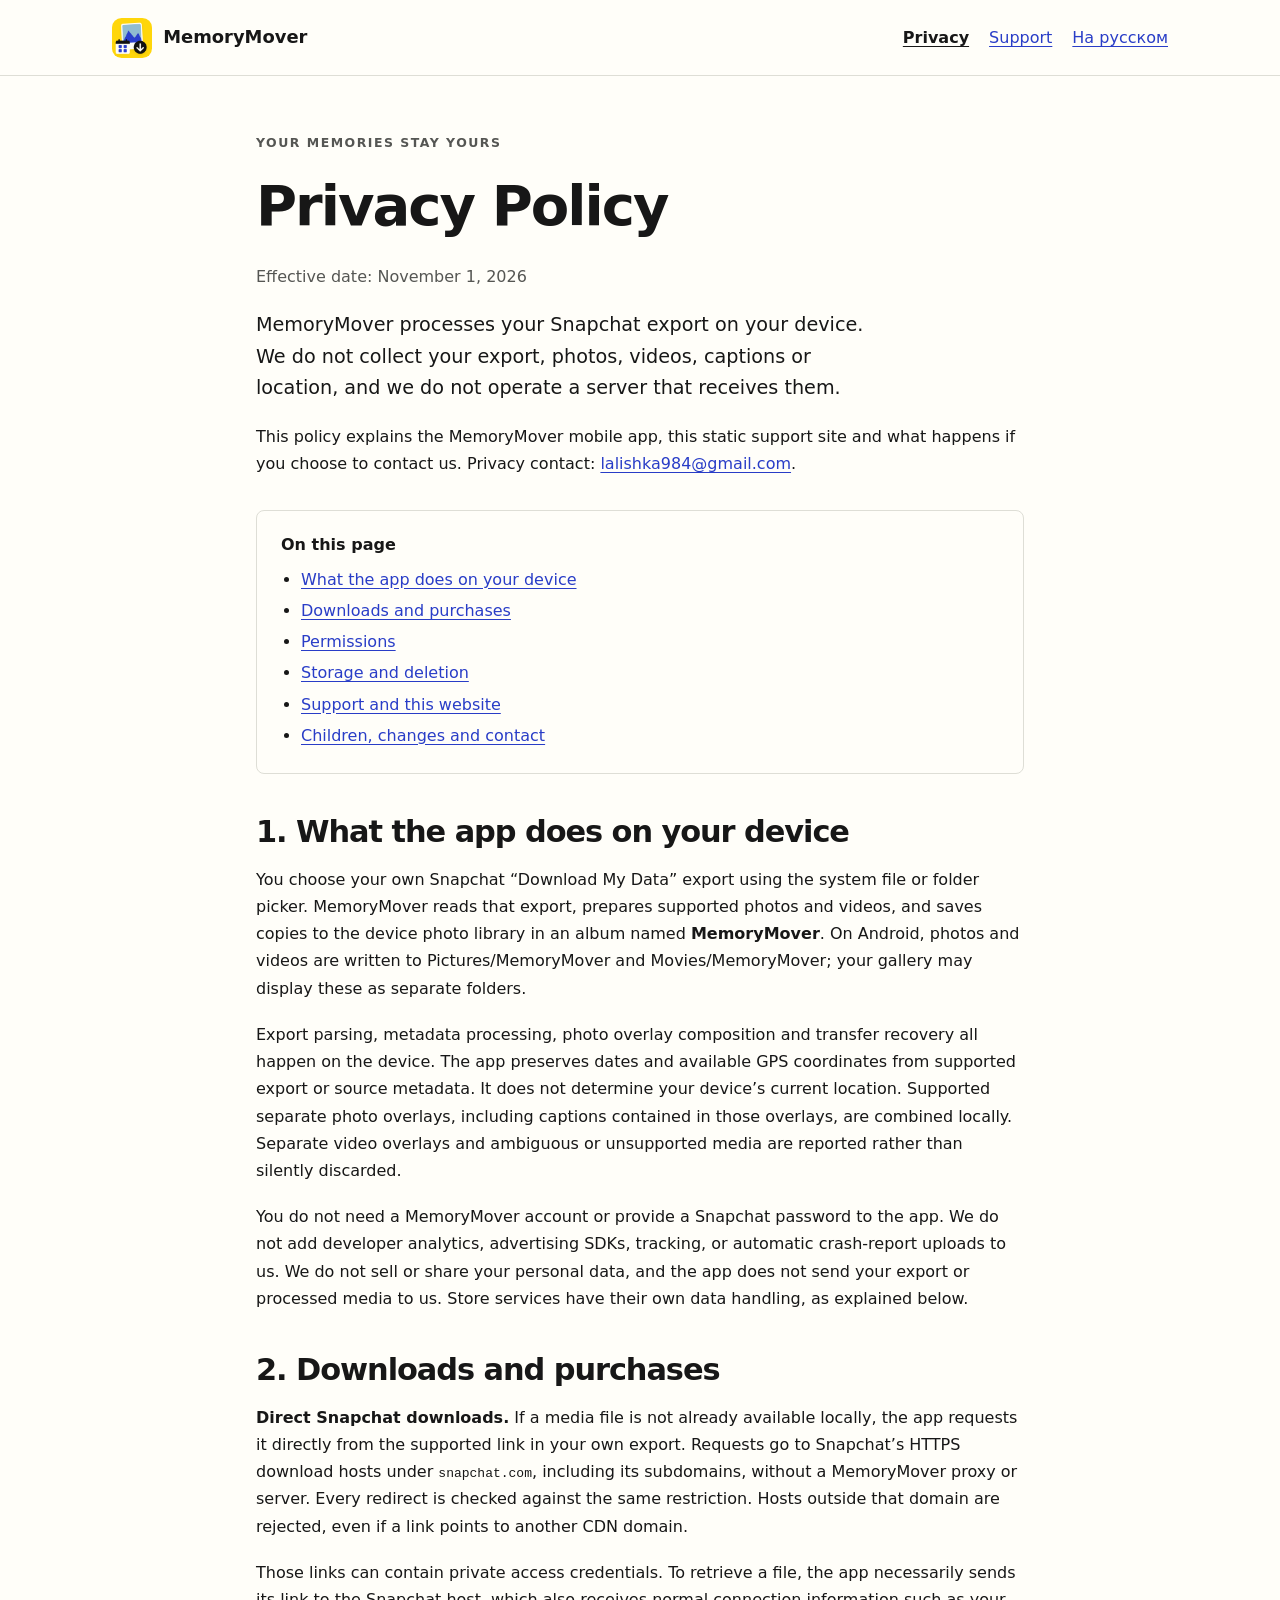
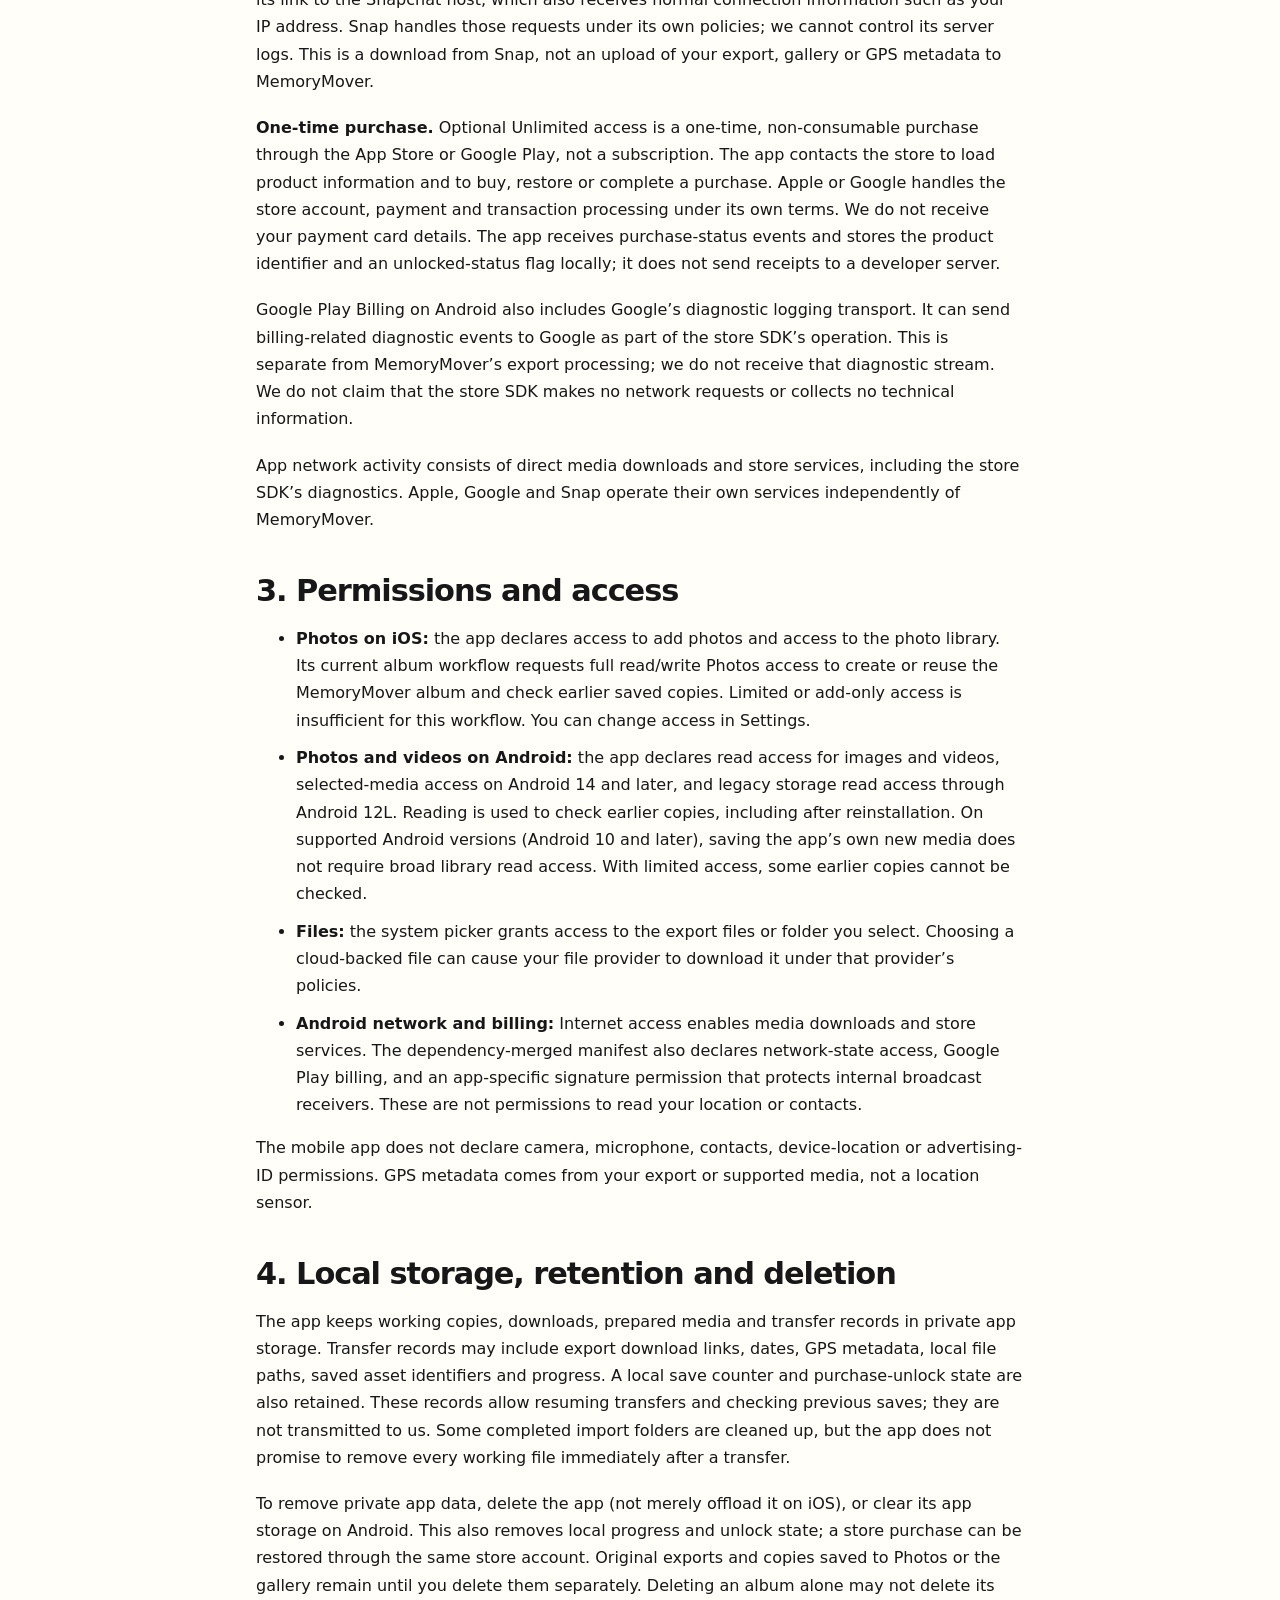
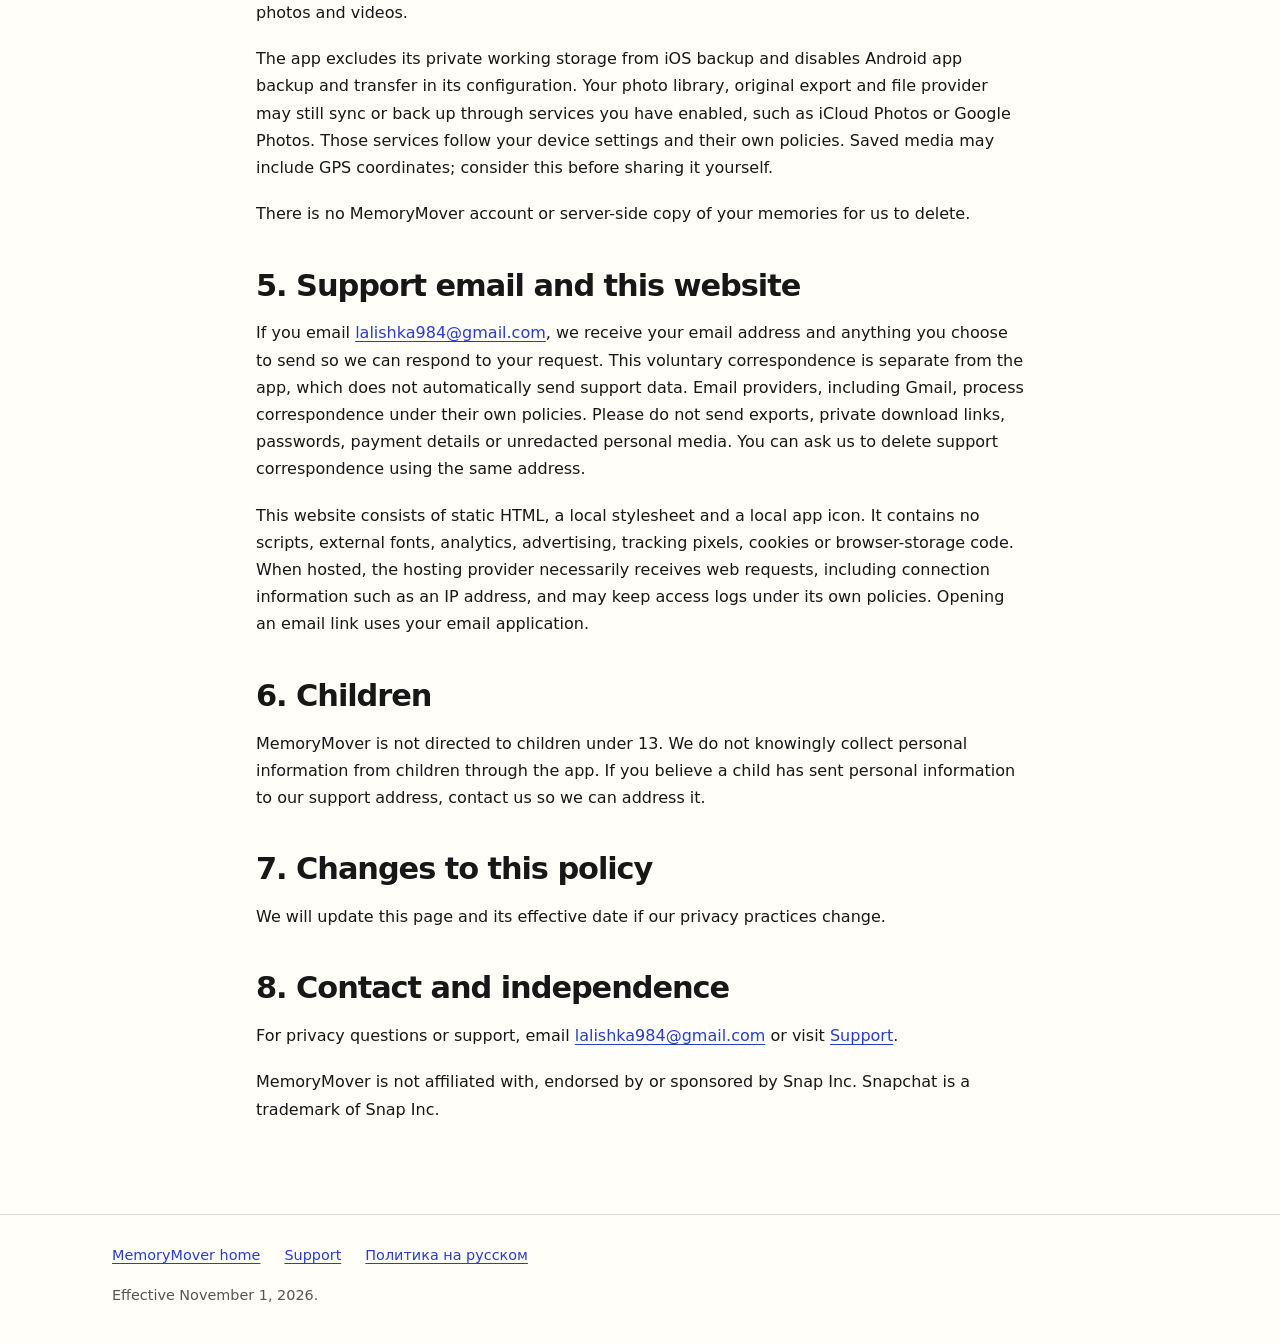
==== privacy.html @ cbb0df51 "MemoryMover privacy policy and support site" ====
<!doctype html>
<html lang="en">
<head>
  <meta charset="utf-8">
  <meta name="viewport" content="width=device-width, initial-scale=1">
  <meta name="description" content="MemoryMover privacy policy: on-device export processing, photo library permissions, direct Snapchat downloads and store purchases.">
  <meta name="referrer" content="no-referrer">
  <title>Privacy Policy — MemoryMover</title>
  <link rel="icon" href="icon.png" type="image/png">
  <link rel="stylesheet" href="styles.css">
  <link rel="alternate" hreflang="ru" href="ru/privacy.html">
</head>
<body>
  <a class="skip-link" href="#main">Skip to content</a>
  <header class="site-header"><div class="wrap header-inner">
    <a class="brand" href="index.html"><img src="icon.png" width="40" height="40" alt="">MemoryMover</a>
    <nav aria-label="Main navigation"><a href="privacy.html" aria-current="page">Privacy</a><a href="support.html">Support</a><a href="ru/privacy.html" lang="ru">На русском</a></nav>
  </div></header>
  <main id="main" class="wrap document">
    <p class="eyebrow">Your memories stay yours</p>
    <h1>Privacy Policy</h1>
    <p class="date">Effective date: <time datetime="2026-11-01">November 1, 2026</time></p>
    <p class="lead">MemoryMover processes your Snapchat export on your device. We do not collect your export, photos, videos, captions or location, and we do not operate a server that receives them.</p>
    <p>This policy explains the MemoryMover mobile app, this static support site and what happens if you choose to contact us. Privacy contact: <a href="mailto:lalishka984@gmail.com">lalishka984@gmail.com</a>.</p>
    <nav class="toc" aria-label="On this page"><strong>On this page</strong><ul>
      <li><a href="#processing">What the app does on your device</a></li><li><a href="#network">Downloads and purchases</a></li><li><a href="#permissions">Permissions</a></li><li><a href="#storage">Storage and deletion</a></li><li><a href="#support">Support and this website</a></li><li><a href="#children">Children, changes and contact</a></li>
    </ul></nav>
    <section id="processing"><h2>1. What the app does on your device</h2>
      <p>You choose your own Snapchat “Download My Data” export using the system file or folder picker. MemoryMover reads that export, prepares supported photos and videos, and saves copies to the device photo library in an album named <strong>MemoryMover</strong>. On Android, photos and videos are written to Pictures/MemoryMover and Movies/MemoryMover; your gallery may display these as separate folders.</p>
      <p>Export parsing, metadata processing, photo overlay composition and transfer recovery all happen on the device. The app preserves dates and available GPS coordinates from supported export or source metadata. It does not determine your device’s current location. Supported separate photo overlays, including captions contained in those overlays, are combined locally. Separate video overlays and ambiguous or unsupported media are reported rather than silently discarded.</p>
      <p>You do not need a MemoryMover account or provide a Snapchat password to the app. We do not add developer analytics, advertising SDKs, tracking, or automatic crash-report uploads to us. We do not sell or share your personal data, and the app does not send your export or processed media to us. Store services have their own data handling, as explained below.</p>
    </section>
    <section id="network"><h2>2. Downloads and purchases</h2>
      <p><strong>Direct Snapchat downloads.</strong> If a media file is not already available locally, the app requests it directly from the supported link in your own export. Requests go to Snapchat’s HTTPS download hosts under <code>snapchat.com</code>, including its subdomains, without a MemoryMover proxy or server. Every redirect is checked against the same restriction. Hosts outside that domain are rejected, even if a link points to another CDN domain.</p>
      <p>Those links can contain private access credentials. To retrieve a file, the app necessarily sends its link to the Snapchat host, which also receives normal connection information such as your IP address. Snap handles those requests under its own policies; we cannot control its server logs. This is a download from Snap, not an upload of your export, gallery or GPS metadata to MemoryMover.</p>
      <p><strong>One-time purchase.</strong> Optional Unlimited access is a one-time, non-consumable purchase through the App Store or Google Play, not a subscription. The app contacts the store to load product information and to buy, restore or complete a purchase. Apple or Google handles the store account, payment and transaction processing under its own terms. We do not receive your payment card details. The app receives purchase-status events and stores the product identifier and an unlocked-status flag locally; it does not send receipts to a developer server.</p>
      <p>Google Play Billing on Android also includes Google’s diagnostic logging transport. It can send billing-related diagnostic events to Google as part of the store SDK’s operation. This is separate from MemoryMover’s export processing; we do not receive that diagnostic stream. We do not claim that the store SDK makes no network requests or collects no technical information.</p>
      <p>App network activity consists of direct media downloads and store services, including the store SDK’s diagnostics. Apple, Google and Snap operate their own services independently of MemoryMover.</p>
    </section>
    <section id="permissions"><h2>3. Permissions and access</h2>
      <ul>
        <li><strong>Photos on iOS:</strong> the app declares access to add photos and access to the photo library. Its current album workflow requests full read/write Photos access to create or reuse the MemoryMover album and check earlier saved copies. Limited or add-only access is insufficient for this workflow. You can change access in Settings.</li>
        <li><strong>Photos and videos on Android:</strong> the app declares read access for images and videos, selected-media access on Android 14 and later, and legacy storage read access through Android 12L. Reading is used to check earlier copies, including after reinstallation. On supported Android versions (Android 10 and later), saving the app’s own new media does not require broad library read access. With limited access, some earlier copies cannot be checked.</li>
        <li><strong>Files:</strong> the system picker grants access to the export files or folder you select. Choosing a cloud-backed file can cause your file provider to download it under that provider’s policies.</li>
        <li><strong>Android network and billing:</strong> Internet access enables media downloads and store services. The dependency-merged manifest also declares network-state access, Google Play billing, and an app-specific signature permission that protects internal broadcast receivers. These are not permissions to read your location or contacts.</li>
      </ul>
      <p>The mobile app does not declare camera, microphone, contacts, device-location or advertising-ID permissions. GPS metadata comes from your export or supported media, not a location sensor.</p>
    </section>
    <section id="storage"><h2>4. Local storage, retention and deletion</h2>
      <p>The app keeps working copies, downloads, prepared media and transfer records in private app storage. Transfer records may include export download links, dates, GPS metadata, local file paths, saved asset identifiers and progress. A local save counter and purchase-unlock state are also retained. These records allow resuming transfers and checking previous saves; they are not transmitted to us. Some completed import folders are cleaned up, but the app does not promise to remove every working file immediately after a transfer.</p>
      <p>To remove private app data, delete the app (not merely offload it on iOS), or clear its app storage on Android. This also removes local progress and unlock state; a store purchase can be restored through the same store account. Original exports and copies saved to Photos or the gallery remain until you delete them separately. Deleting an album alone may not delete its photos and videos.</p>
      <p>The app excludes its private working storage from iOS backup and disables Android app backup and transfer in its configuration. Your photo library, original export and file provider may still sync or back up through services you have enabled, such as iCloud Photos or Google Photos. Those services follow your device settings and their own policies. Saved media may include GPS coordinates; consider this before sharing it yourself.</p>
      <p>There is no MemoryMover account or server-side copy of your memories for us to delete.</p>
    </section>
    <section id="support"><h2>5. Support email and this website</h2>
      <p>If you email <a href="mailto:lalishka984@gmail.com">lalishka984@gmail.com</a>, we receive your email address and anything you choose to send so we can respond to your request. This voluntary correspondence is separate from the app, which does not automatically send support data. Email providers, including Gmail, process correspondence under their own policies. Please do not send exports, private download links, passwords, payment details or unredacted personal media. You can ask us to delete support correspondence using the same address.</p>
      <p>This website consists of static HTML, a local stylesheet and a local app icon. It contains no scripts, external fonts, analytics, advertising, tracking pixels, cookies or browser-storage code. When hosted, the hosting provider necessarily receives web requests, including connection information such as an IP address, and may keep access logs under its own policies. Opening an email link uses your email application.</p>
    </section>
    <section id="children"><h2>6. Children</h2>
      <p>MemoryMover is not directed to children under 13. We do not knowingly collect personal information from children through the app. If you believe a child has sent personal information to our support address, contact us so we can address it.</p>
      <h2>7. Changes to this policy</h2>
      <p>We will update this page and its effective date if our privacy practices change.</p>
      <h2>8. Contact and independence</h2>
      <p>For privacy questions or support, email <a href="mailto:lalishka984@gmail.com">lalishka984@gmail.com</a> or visit <a href="support.html">Support</a>.</p>
      <p>MemoryMover is not affiliated with, endorsed by or sponsored by Snap Inc. Snapchat is a trademark of Snap Inc.</p>
    </section>
  </main>
  <footer class="site-footer"><div class="wrap"><div class="footer-links"><a href="index.html">MemoryMover home</a><a href="support.html">Support</a><a href="ru/privacy.html" lang="ru">Политика на русском</a></div><p>Effective November 1, 2026.</p></div></footer>
</body>
</html>
---- styles.css ----
:root {
  color-scheme: light;
  --ink: #171717;
  --muted: #555653;
  --paper: #fffef9;
  --line: #deded6;
  --yellow: #ffd60a;
  --blue: #293dc7;
  font-family: system-ui, -apple-system, BlinkMacSystemFont, "Segoe UI", sans-serif;
  color: var(--ink);
  background: var(--paper);
  line-height: 1.7;
}
* { box-sizing: border-box; }
body { margin: 0; }
a { color: var(--blue); text-underline-offset: .2em; overflow-wrap: anywhere; }
a:hover { text-decoration-thickness: 2px; }
a:focus-visible, summary:focus-visible { outline: 3px solid var(--blue); outline-offset: 5px; }
.skip-link { position: absolute; left: 1rem; top: -6rem; padding: .6rem 1rem; background: var(--yellow); z-index: 1; }
.skip-link:focus { top: 1rem; }
.wrap { width: min(100% - 2.5rem, 66rem); margin-inline: auto; }
.site-header { border-bottom: 1px solid var(--line); }
.header-inner { display: flex; align-items: center; justify-content: space-between; flex-wrap: wrap; gap: .5rem 2rem; padding-block: 1rem; }
.brand { display: inline-flex; align-items: center; gap: .7rem; font-size: 1.12rem; font-weight: 750; color: var(--ink); text-decoration: none; }
.brand img { border-radius: .6rem; }
nav { display: flex; flex-wrap: wrap; gap: .25rem 1.25rem; }
nav a { padding-block: .5rem; }
nav a[aria-current="page"] { color: var(--ink); font-weight: 700; }
main { padding-block: 3.5rem 4.5rem; }
h1, h2, h3 { line-height: 1.18; letter-spacing: -.035em; text-wrap: balance; overflow-wrap: anywhere; }
h1 { font-size: clamp(2.4rem, 6vw, 4.8rem); margin: .5rem 0 1.5rem; }
h2 { font-size: clamp(1.45rem, 3vw, 1.9rem); margin: 2.5rem 0 1rem; }
p { margin: 0 0 1.2rem; }
li { margin-bottom: .65rem; }
.eyebrow { text-transform: uppercase; font-size: .78rem; font-weight: 750; letter-spacing: .12em; color: var(--muted); }
.lead { font-size: 1.2rem; line-height: 1.65; max-width: 40rem; }
.muted, .date { color: var(--muted); }
.hero { display: grid; grid-template-columns: 1fr 16rem; gap: 3rem; align-items: center; }
.hero-icon { display: block; width: 100%; height: auto; border-radius: 2.5rem; }
.actions { display: flex; flex-wrap: wrap; gap: .75rem; margin-top: 1.75rem; }
.button { display: inline-block; padding: .8rem 1.25rem; border: 1px solid var(--ink); border-radius: .5rem; color: var(--ink); text-decoration: none; font-weight: 700; background: var(--yellow); }
.button.secondary { background: transparent; }
.note { border-left: 4px solid var(--yellow); padding: 1.1rem 1.4rem; background: #f4f3ec; margin-block: 2rem; }
.note p:last-child { margin-bottom: 0; }
.steps { padding-left: 1.5rem; max-width: 45rem; }
.document { max-width: 48rem; }
.document h1 { font-size: clamp(2.25rem, 6vw, 3.5rem); }
.document section { scroll-margin-top: 1.5rem; }
.toc { display: block; padding: 1.25rem 1.5rem; border: 1px solid var(--line); border-radius: .5rem; margin-block: 2rem; }
.toc ul { margin: .5rem 0 0; padding-left: 1.25rem; }
.toc li { margin-bottom: .25rem; }
details { border-bottom: 1px solid var(--line); padding-block: 1.25rem; }
summary { font-weight: 700; cursor: pointer; font-size: 1.1rem; line-height: 1.5; }
details p:first-of-type { margin-top: 1rem; }
details p:last-child { margin-bottom: 0; }
.contact { margin-top: 2.5rem; padding: 1.5rem; border: 1px solid var(--line); border-radius: .5rem; }
.contact h2 { margin-top: 0; }
.site-footer { border-top: 1px solid var(--line); padding-block: 1.75rem; font-size: .9rem; color: var(--muted); }
.footer-links { display: flex; flex-wrap: wrap; gap: .5rem 1.5rem; margin-bottom: 1rem; }
.site-footer p { margin-bottom: .5rem; }
@media (max-width: 640px) {
  main { padding-block: 2.5rem 3rem; }
  .hero { grid-template-columns: 1fr; gap: 1.75rem; }
  .hero-icon { width: 7rem; border-radius: 1.25rem; grid-row: 1; }
  .wrap { width: min(100% - 2rem, 66rem); }
  .lead { font-size: 1.1rem; }
  .note { padding: 1rem; }
}
@media print {
  .site-header, .site-footer, .skip-link, .toc, .actions { display: none; }
  :root { background: white; color: black; }
  main { padding-block: 0; }
  .wrap, .document { width: 100%; max-width: none; }
  details::details-content { content-visibility: visible; }
}
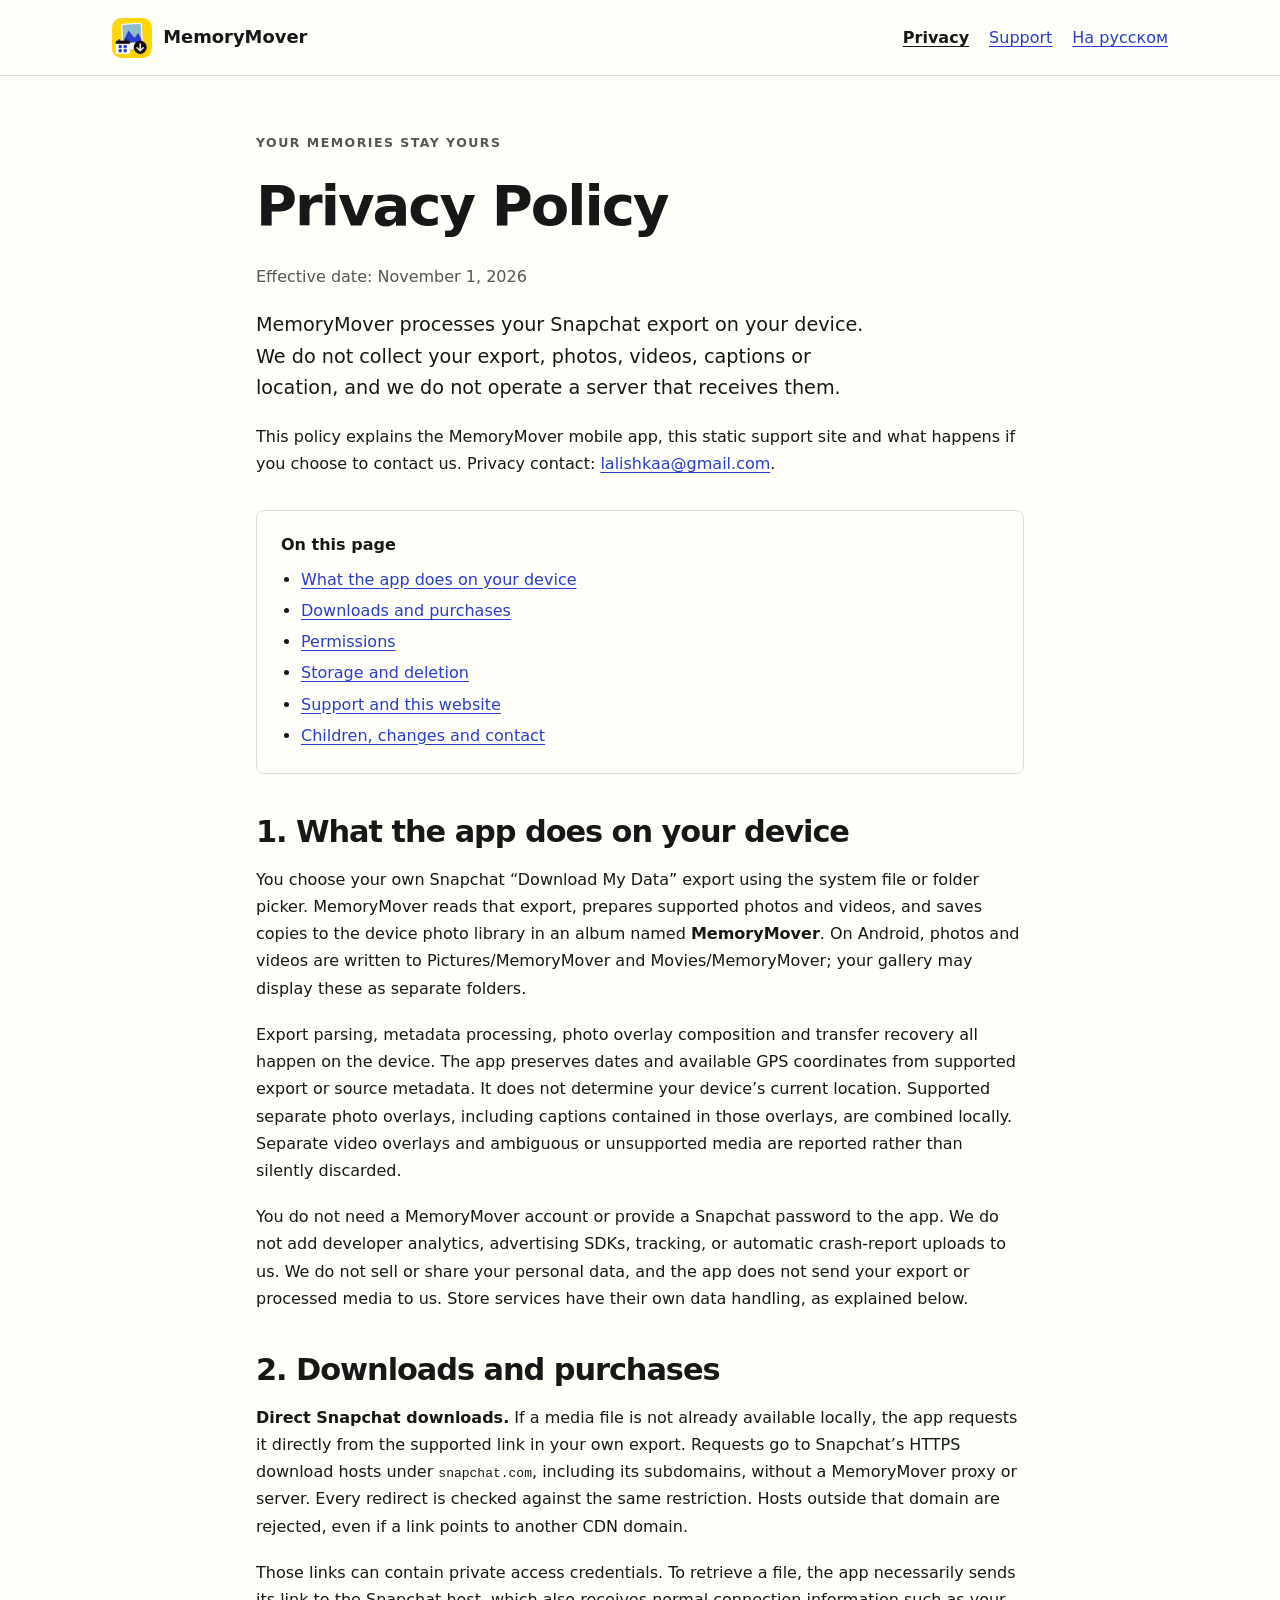
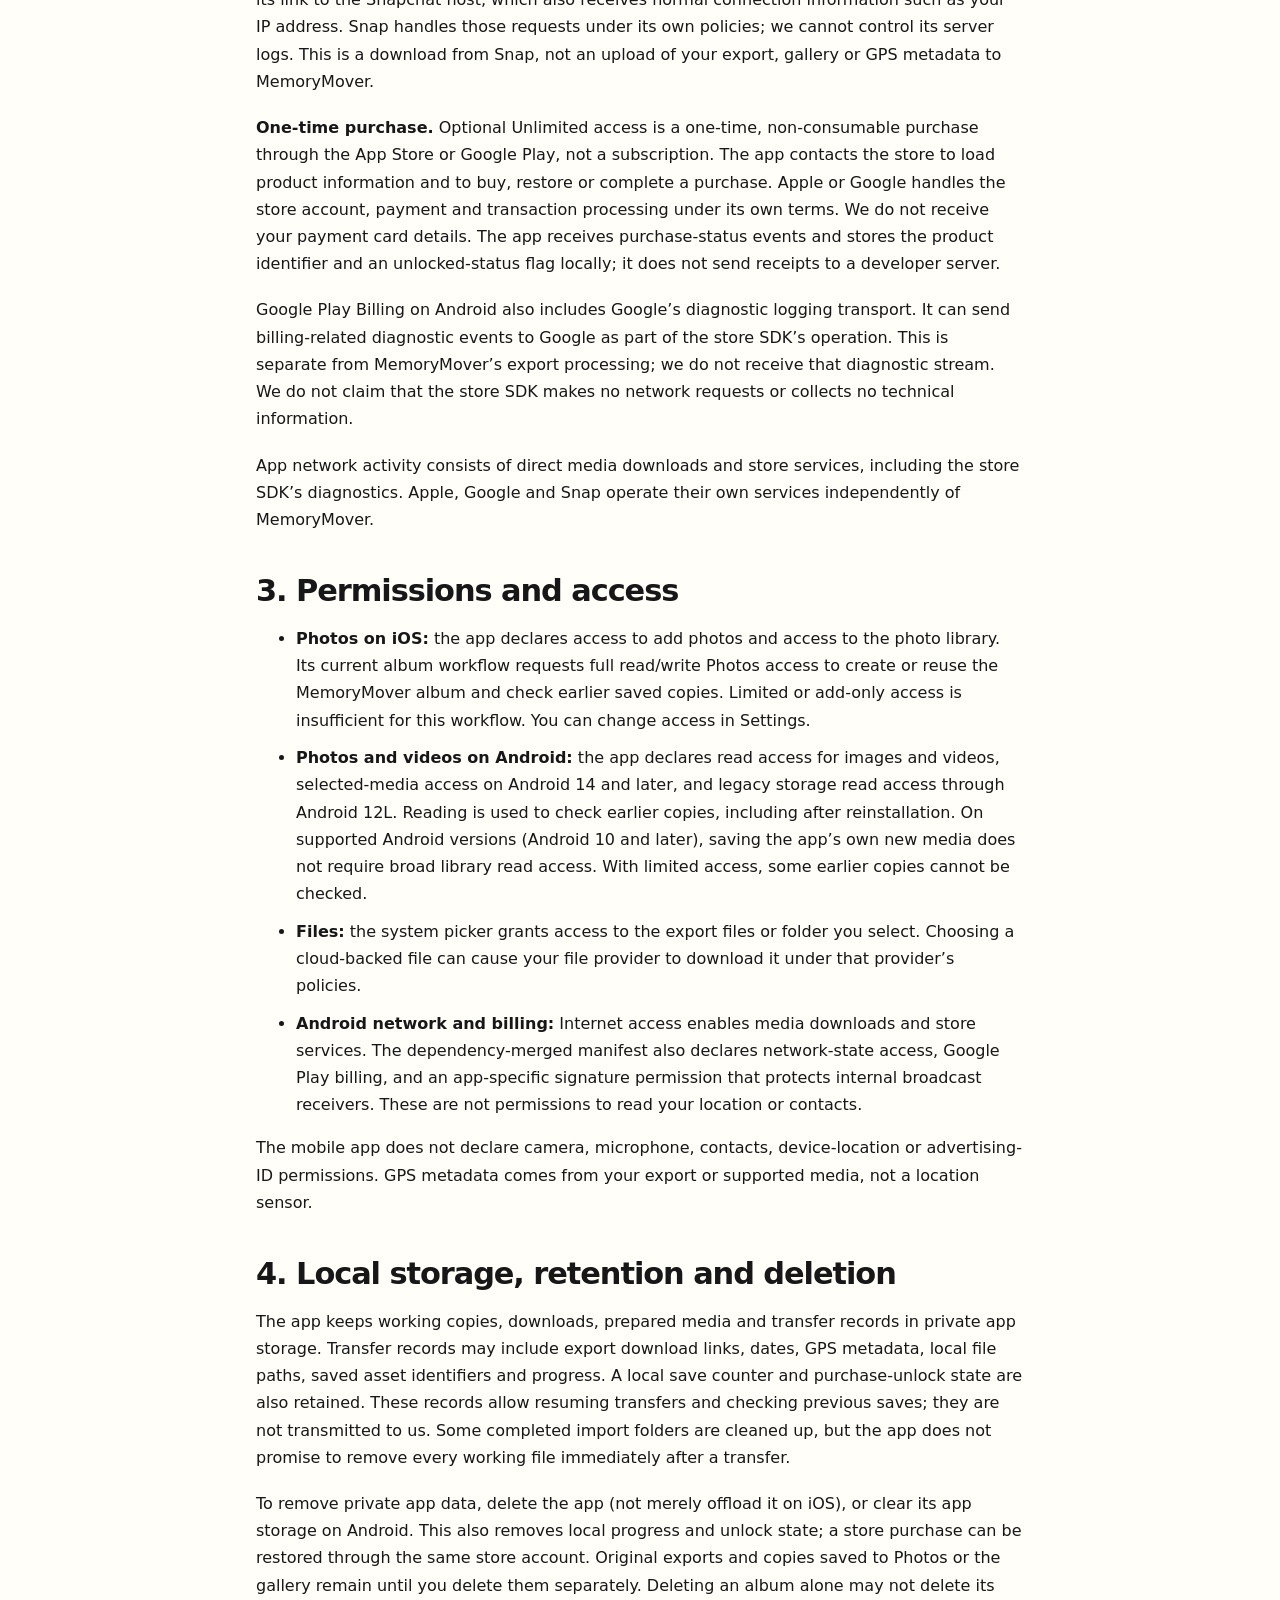
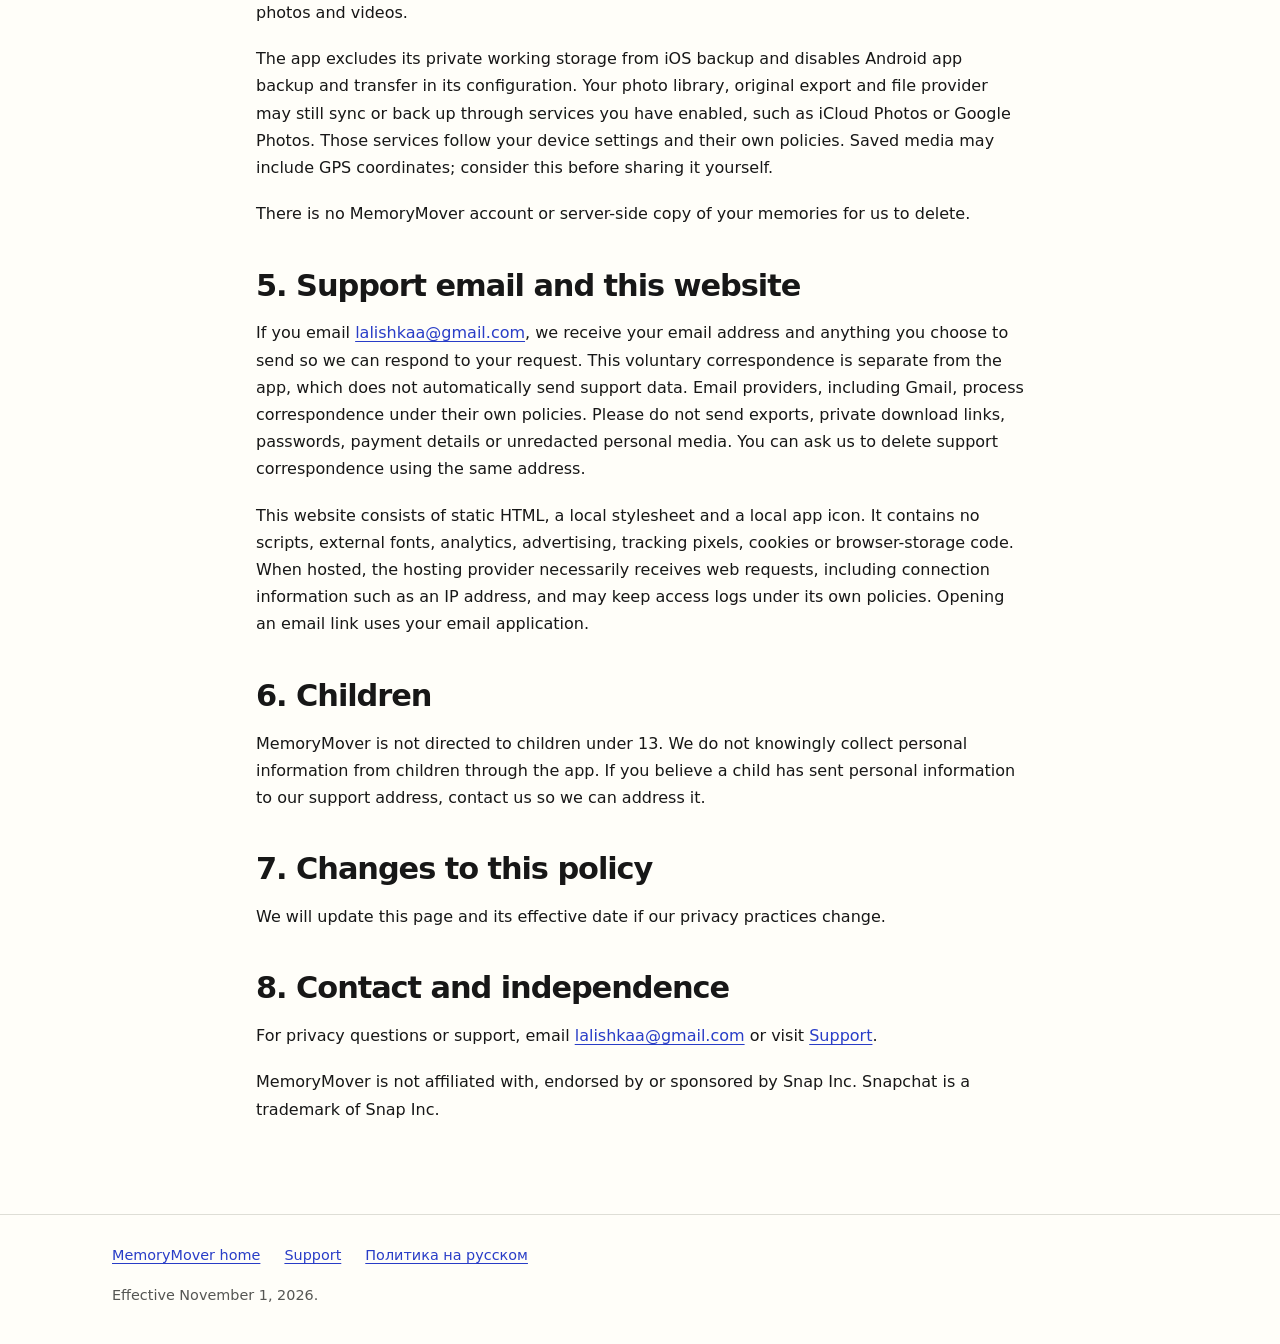
==== commit c9bc130f: "Use lalishkaa@gmail.com as the MemoryMover contact email" ====
--- a/privacy.html
+++ b/privacy.html
@@ -21,7 +21,7 @@
     <h1>Privacy Policy</h1>
     <p class="date">Effective date: <time datetime="2026-11-01">November 1, 2026</time></p>
     <p class="lead">MemoryMover processes your Snapchat export on your device. We do not collect your export, photos, videos, captions or location, and we do not operate a server that receives them.</p>
-    <p>This policy explains the MemoryMover mobile app, this static support site and what happens if you choose to contact us. Privacy contact: <a href="mailto:lalishka984@gmail.com">lalishka984@gmail.com</a>.</p>
+    <p>This policy explains the MemoryMover mobile app, this static support site and what happens if you choose to contact us. Privacy contact: <a href="mailto:lalishkaa@gmail.com">lalishkaa@gmail.com</a>.</p>
     <nav class="toc" aria-label="On this page"><strong>On this page</strong><ul>
       <li><a href="#processing">What the app does on your device</a></li><li><a href="#network">Downloads and purchases</a></li><li><a href="#permissions">Permissions</a></li><li><a href="#storage">Storage and deletion</a></li><li><a href="#support">Support and this website</a></li><li><a href="#children">Children, changes and contact</a></li>
     </ul></nav>
@@ -53,7 +53,7 @@
       <p>There is no MemoryMover account or server-side copy of your memories for us to delete.</p>
     </section>
     <section id="support"><h2>5. Support email and this website</h2>
-      <p>If you email <a href="mailto:lalishka984@gmail.com">lalishka984@gmail.com</a>, we receive your email address and anything you choose to send so we can respond to your request. This voluntary correspondence is separate from the app, which does not automatically send support data. Email providers, including Gmail, process correspondence under their own policies. Please do not send exports, private download links, passwords, payment details or unredacted personal media. You can ask us to delete support correspondence using the same address.</p>
+      <p>If you email <a href="mailto:lalishkaa@gmail.com">lalishkaa@gmail.com</a>, we receive your email address and anything you choose to send so we can respond to your request. This voluntary correspondence is separate from the app, which does not automatically send support data. Email providers, including Gmail, process correspondence under their own policies. Please do not send exports, private download links, passwords, payment details or unredacted personal media. You can ask us to delete support correspondence using the same address.</p>
       <p>This website consists of static HTML, a local stylesheet and a local app icon. It contains no scripts, external fonts, analytics, advertising, tracking pixels, cookies or browser-storage code. When hosted, the hosting provider necessarily receives web requests, including connection information such as an IP address, and may keep access logs under its own policies. Opening an email link uses your email application.</p>
     </section>
     <section id="children"><h2>6. Children</h2>
@@ -61,7 +61,7 @@
       <h2>7. Changes to this policy</h2>
       <p>We will update this page and its effective date if our privacy practices change.</p>
       <h2>8. Contact and independence</h2>
-      <p>For privacy questions or support, email <a href="mailto:lalishka984@gmail.com">lalishka984@gmail.com</a> or visit <a href="support.html">Support</a>.</p>
+      <p>For privacy questions or support, email <a href="mailto:lalishkaa@gmail.com">lalishkaa@gmail.com</a> or visit <a href="support.html">Support</a>.</p>
       <p>MemoryMover is not affiliated with, endorsed by or sponsored by Snap Inc. Snapchat is a trademark of Snap Inc.</p>
     </section>
   </main>
